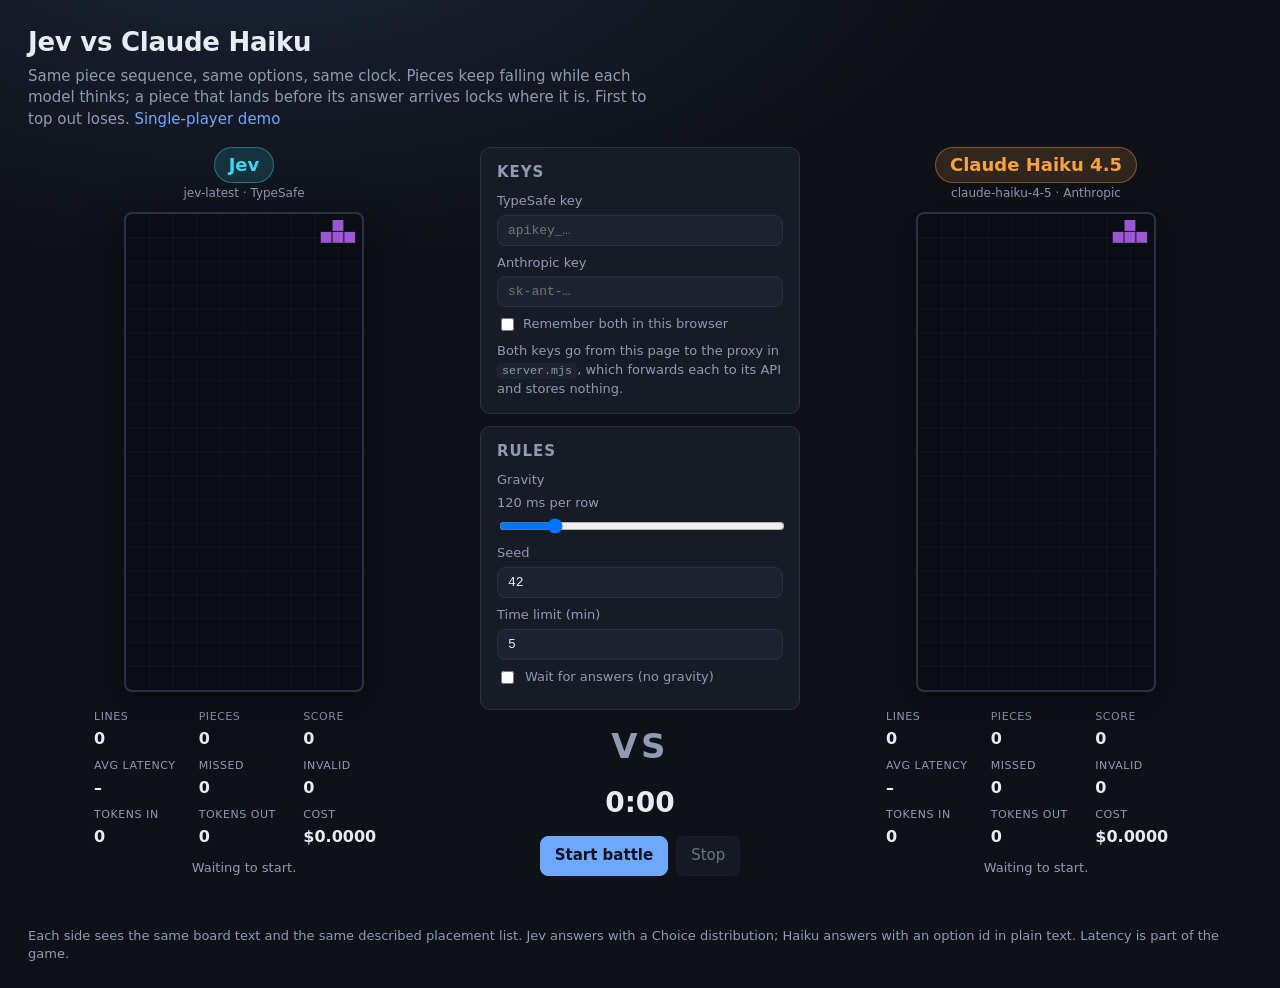
==== public/battle.html @ a2c69216 "Add real-time battle mode: Jev vs Claude Haiku Two players share one seeded piece sequence and one c" ====
<!doctype html>
<html lang="en">
<head>
  <meta charset="utf-8" />
  <meta name="viewport" content="width=device-width, initial-scale=1" />
  <title>Jev vs Claude Haiku</title>
  <meta name="description" content="Two models play the same Tetris piece sequence in real time. First to top out loses." />
  <link rel="icon" href="data:image/svg+xml,<svg xmlns='http://www.w3.org/2000/svg' viewBox='0 0 16 16'><rect x='1' y='1' width='6' height='14' fill='%233fd6f0'/><rect x='9' y='1' width='6' height='14' fill='%23f4a340'/></svg>" />
  <link rel="stylesheet" href="style.css" />
  <link rel="stylesheet" href="battle.css" />
</head>
<body>
  <header class="top">
    <div>
      <h1>Jev vs Claude Haiku</h1>
      <p class="sub">
        Same piece sequence, same options, same clock. Pieces keep falling while each model thinks;
        a piece that lands before its answer arrives locks where it is. First to top out loses.
        <a href="./">Single-player demo</a>
      </p>
    </div>
  </header>

  <main class="arena">
    <section class="player" id="left">
      <div class="player-head">
        <span class="badge jev">Jev</span>
        <span class="model muted">jev-latest · TypeSafe</span>
      </div>
      <div class="board-wrap">
        <canvas class="board" id="boardL" width="240" height="480" aria-label="Jev's board"></canvas>
        <div class="overlay hidden" id="overlayL"></div>
      </div>
      <div class="pstats" id="statsL"></div>
      <div class="pmove muted" id="moveL">Waiting to start.</div>
    </section>

    <section class="center">
      <div class="card">
        <h2>Keys</h2>
        <label class="field">TypeSafe key <input id="jevKey" type="password" placeholder="apikey_…" autocomplete="off" spellcheck="false" /></label>
        <label class="field">Anthropic key <input id="haikuKey" type="password" placeholder="sk-ant-…" autocomplete="off" spellcheck="false" /></label>
        <label class="remember"><input id="remember" type="checkbox" /> Remember both in this browser</label>
        <p class="hint">Both keys go from this page to the proxy in <code>server.mjs</code>, which forwards each to its API and stores nothing.</p>
      </div>
      <div class="card">
        <h2>Rules</h2>
        <label class="field">Gravity <span class="muted" id="gravityLabel"></span><input id="gravity" type="range" min="60" max="400" step="10" value="120" /></label>
        <label class="field">Seed <input id="seed" type="number" value="42" /></label>
        <label class="field">Time limit (min) <input id="limit" type="number" min="1" max="30" value="5" /></label>
        <label class="field check"><input id="lockstep" type="checkbox" /> Wait for answers (no gravity)</label>
      </div>
      <div class="vs">VS</div>
      <div class="clock" id="clock">0:00</div>
      <div class="controls center-controls">
        <button id="start" class="primary">Start battle</button>
        <button id="stop" disabled>Stop</button>
      </div>
      <div id="result" class="result hidden"></div>
      <div id="error" class="error hidden" role="alert"></div>
    </section>

    <section class="player" id="right">
      <div class="player-head">
        <span class="badge haiku">Claude Haiku 4.5</span>
        <span class="model muted">claude-haiku-4-5 · Anthropic</span>
      </div>
      <div class="board-wrap">
        <canvas class="board" id="boardR" width="240" height="480" aria-label="Claude Haiku's board"></canvas>
        <div class="overlay hidden" id="overlayR"></div>
      </div>
      <div class="pstats" id="statsR"></div>
      <div class="pmove muted" id="moveR">Waiting to start.</div>
    </section>
  </main>

  <footer class="foot">
    Each side sees the same board text and the same described placement list. Jev answers with a Choice
    distribution; Haiku answers with an option id in plain text. Latency is part of the game.
  </footer>

  <script type="module" src="battle.js"></script>
</body>
</html>
---- public/style.css ----
:root {
  --bg: #0e1118;
  --panel: #161b26;
  --panel-2: #1d2330;
  --border: #2a3242;
  --text: #e7ecf5;
  --muted: #8f9bb3;
  --accent: #6ea8ff;
  --accent-2: #3fd6f0;
  --good: #5fe38a;
  --warn: #f5d547;
  --bad: #f26b6b;
  --radius: 10px;
  --mono: ui-monospace, SFMono-Regular, Menlo, Consolas, monospace;
}

* { box-sizing: border-box; }

html, body { margin: 0; padding: 0; }

body {
  background: radial-gradient(1200px 600px at 20% -10%, #1b2436 0%, var(--bg) 60%);
  color: var(--text);
  font: 15px/1.45 system-ui, -apple-system, "Segoe UI", Roboto, sans-serif;
  min-height: 100vh;
}

a { color: var(--accent); text-decoration: none; }
a:hover { text-decoration: underline; }
code { font-family: var(--mono); font-size: 0.9em; background: var(--panel-2); padding: 1px 5px; border-radius: 4px; }

.top {
  display: flex;
  justify-content: space-between;
  align-items: flex-start;
  gap: 24px;
  padding: 24px 28px 8px;
  flex-wrap: wrap;
}
.top h1 { margin: 0 0 4px; font-size: 26px; letter-spacing: -0.01em; }
.sub { margin: 0; color: var(--muted); max-width: 640px; }

.mode { display: flex; gap: 14px; background: var(--panel); border: 1px solid var(--border); border-radius: var(--radius); padding: 10px 14px; }
.mode label { display: flex; align-items: center; gap: 6px; cursor: pointer; white-space: nowrap; }

.layout {
  display: grid;
  grid-template-columns: 340px minmax(0, 1fr);
  gap: 24px;
  padding: 16px 28px 28px;
  align-items: start;
}

.board-col { display: flex; flex-direction: column; gap: 12px; align-items: center; position: sticky; top: 16px; }
.board-wrap { position: relative; }
canvas#board {
  width: 300px;
  height: 600px;
  background: #0a0d14;
  border: 2px solid var(--border);
  border-radius: 8px;
  box-shadow: 0 10px 40px rgba(0, 0, 0, 0.45);
  image-rendering: pixelated;
}
.overlay {
  position: absolute; inset: 0;
  display: flex; align-items: center; justify-content: center; text-align: center;
  background: rgba(10, 13, 20, 0.78);
  border-radius: 8px;
  font-size: 22px; font-weight: 700;
  padding: 20px;
}
.hidden { display: none !important; }

.status-row { min-height: 22px; width: 300px; }
.status { color: var(--muted); font-size: 14px; }
.status.thinking { color: var(--accent-2); }
.status.error { color: var(--bad); }

.controls { display: flex; gap: 8px; align-items: center; width: 300px; flex-wrap: wrap; }
button {
  background: var(--panel-2);
  color: var(--text);
  border: 1px solid var(--border);
  border-radius: 8px;
  padding: 8px 14px;
  font: inherit;
  cursor: pointer;
}
button:hover:not(:disabled) { border-color: var(--accent); }
button:disabled { opacity: 0.45; cursor: not-allowed; }
button.primary { background: var(--accent); border-color: var(--accent); color: #0b1220; font-weight: 600; }
.speed { display: flex; align-items: center; gap: 8px; color: var(--muted); font-size: 13px; margin-left: auto; }
.speed input { width: 90px; }

.side-col { display: flex; flex-direction: column; gap: 14px; min-width: 0; }
.card {
  background: var(--panel);
  border: 1px solid var(--border);
  border-radius: var(--radius);
  padding: 14px 16px;
}
.card h2 { margin: 0 0 10px; font-size: 15px; text-transform: uppercase; letter-spacing: 0.06em; color: var(--muted); }

.key-row { display: flex; gap: 8px; }
.key-row input {
  flex: 1;
  background: var(--panel-2);
  border: 1px solid var(--border);
  border-radius: 8px;
  color: var(--text);
  padding: 8px 10px;
  font-family: var(--mono);
  font-size: 13px;
  min-width: 0;
}
.key-row input:focus { outline: none; border-color: var(--accent); }
.remember { display: flex; gap: 6px; align-items: center; margin-top: 8px; color: var(--muted); font-size: 13px; }
.hint { color: var(--muted); font-size: 13px; margin: 8px 0 0; }
.key-status { font-size: 13px; margin-top: 6px; min-height: 18px; }
.key-status.ok { color: var(--good); }
.key-status.bad { color: var(--bad); }

.stats { display: grid; grid-template-columns: repeat(5, 1fr); gap: 10px; }
.stat { display: flex; flex-direction: column; gap: 2px; }
.stat .label { color: var(--muted); font-size: 11px; text-transform: uppercase; letter-spacing: 0.05em; }
.stat span:not(.label) { font-size: 18px; font-weight: 600; font-variant-numeric: tabular-nums; }
canvas#next { background: #0a0d14; border: 1px solid var(--border); border-radius: 6px; width: 80px; height: 50px; }

.muted { color: var(--muted); }
#chosen { margin: 0 0 10px; }
#readsNote { margin: 0 0 10px; font-size: 13px; }
#chosen strong { color: var(--text); }
.desc { display: flex; flex-wrap: wrap; gap: 6px; margin-top: 6px; }
.desc span { background: var(--panel-2); border-radius: 6px; padding: 2px 8px; font-size: 12px; color: var(--muted); }
.desc span b { color: var(--text); font-weight: 500; }

.bar-list { display: flex; flex-direction: column; gap: 6px; }
.bar-row { display: grid; grid-template-columns: 240px 1fr 52px; gap: 10px; align-items: center; font-size: 13px; }
.bar-row .name { color: var(--muted); white-space: nowrap; overflow: hidden; text-overflow: ellipsis; }
.bar-row.chosen .name { color: var(--text); font-weight: 600; }
.bar { position: relative; height: 12px; background: var(--panel-2); border-radius: 6px; overflow: hidden; }
.bar-fill { height: 100%; background: var(--accent); border-radius: 6px; transition: width 0.25s ease; }
.bar-fill.noul { background: var(--good); }
.bar-value { font-variant-numeric: tabular-nums; color: var(--muted); text-align: right; }
.bar .bar-value { position: absolute; right: 6px; top: -3px; font-size: 11px; }

.read { margin-bottom: 12px; }
.read:last-child { margin-bottom: 0; }
.read-label { font-size: 13px; color: var(--muted); margin-bottom: 6px; }
.gauge { height: 14px; background: linear-gradient(90deg, var(--good), var(--warn), var(--bad)); border-radius: 7px; position: relative; }
.gauge-fill {
  position: absolute; top: -3px; width: 4px; height: 20px; background: #fff; border-radius: 2px;
  left: 0; transition: left 0.3s ease; box-shadow: 0 0 0 2px rgba(0,0,0,0.4);
}
.gauge-legend { display: grid; grid-template-columns: repeat(4, 1fr); gap: 4px; font-size: 11px; color: var(--muted); margin-top: 6px; }

details.card summary { cursor: pointer; color: var(--muted); font-size: 13px; text-transform: uppercase; letter-spacing: 0.06em; }
.inspector-grid { display: grid; grid-template-columns: 1fr 1fr; gap: 12px; margin-top: 10px; }
pre {
  margin: 0;
  background: #0a0d14;
  border: 1px solid var(--border);
  border-radius: 8px;
  padding: 10px;
  font-family: var(--mono);
  font-size: 11px;
  line-height: 1.4;
  max-height: 360px;
  overflow: auto;
  white-space: pre;
}

.error {
  background: rgba(242, 107, 107, 0.12);
  border: 1px solid var(--bad);
  color: #ffb3b3;
  border-radius: var(--radius);
  padding: 10px 14px;
  font-size: 14px;
}

.foot { padding: 8px 28px 24px; color: var(--muted); font-size: 13px; }

@media (max-width: 900px) {
  .layout { grid-template-columns: 1fr; }
  .board-col { position: static; }
  .stats { grid-template-columns: repeat(3, 1fr); }
  .inspector-grid { grid-template-columns: 1fr; }
  .bar-row { grid-template-columns: 150px 1fr 48px; }
}
---- public/battle.css ----
.arena {
  display: grid;
  grid-template-columns: 1fr 320px 1fr;
  gap: 20px;
  padding: 8px 28px 24px;
  align-items: start;
}
.player { display: flex; flex-direction: column; align-items: center; gap: 10px; }
.player-head { display: flex; flex-direction: column; align-items: center; gap: 2px; }
.badge { font-weight: 700; font-size: 18px; padding: 4px 14px; border-radius: 999px; }
.badge.jev { background: rgba(63, 214, 240, 0.15); color: var(--accent-2); border: 1px solid rgba(63, 214, 240, 0.4); }
.badge.haiku { background: rgba(244, 163, 64, 0.15); color: #f4a340; border: 1px solid rgba(244, 163, 64, 0.4); }
.model { font-size: 12px; }
canvas.board {
  width: 240px;
  height: 480px;
  background: #0a0d14;
  border: 2px solid var(--border);
  border-radius: 8px;
  box-shadow: 0 10px 40px rgba(0, 0, 0, 0.45);
}
.player .overlay { font-size: 20px; }
.player.winner canvas.board { border-color: var(--good); box-shadow: 0 0 0 3px rgba(95, 227, 138, 0.35), 0 10px 40px rgba(0, 0, 0, 0.45); }
.player.loser canvas.board { border-color: var(--bad); }

.pstats { display: grid; grid-template-columns: repeat(3, 1fr); gap: 8px 14px; width: 300px; }
.pstats .stat span:not(.label) { font-size: 16px; }
.pmove { width: 300px; font-size: 13px; min-height: 36px; text-align: center; }

.center { display: flex; flex-direction: column; gap: 12px; }
.center .card h2 { margin-bottom: 8px; }
.field { display: flex; flex-direction: column; gap: 4px; font-size: 13px; color: var(--muted); margin-bottom: 8px; }
.field input[type="password"], .field input[type="number"] {
  background: var(--panel-2); border: 1px solid var(--border); border-radius: 8px; color: var(--text);
  padding: 7px 10px; font-family: var(--mono); font-size: 13px; width: 100%;
}
.field input:focus { outline: none; border-color: var(--accent); }
.field.check { flex-direction: row; align-items: center; gap: 8px; }
.field input[type="range"] { width: 100%; }
.center .remember { margin-top: 0; }
.vs { text-align: center; font-size: 34px; font-weight: 800; letter-spacing: 0.1em; color: var(--muted); }
.clock { text-align: center; font-size: 28px; font-variant-numeric: tabular-nums; font-weight: 600; }
.center-controls { width: auto; justify-content: center; }
.result {
  background: var(--panel); border: 1px solid var(--good); border-radius: var(--radius);
  padding: 12px 14px; text-align: center; font-weight: 600; line-height: 1.5;
}
.result small { display: block; color: var(--muted); font-weight: 400; font-size: 13px; }

@media (max-width: 1000px) {
  .arena { grid-template-columns: 1fr; }
  .center { order: -1; }
}
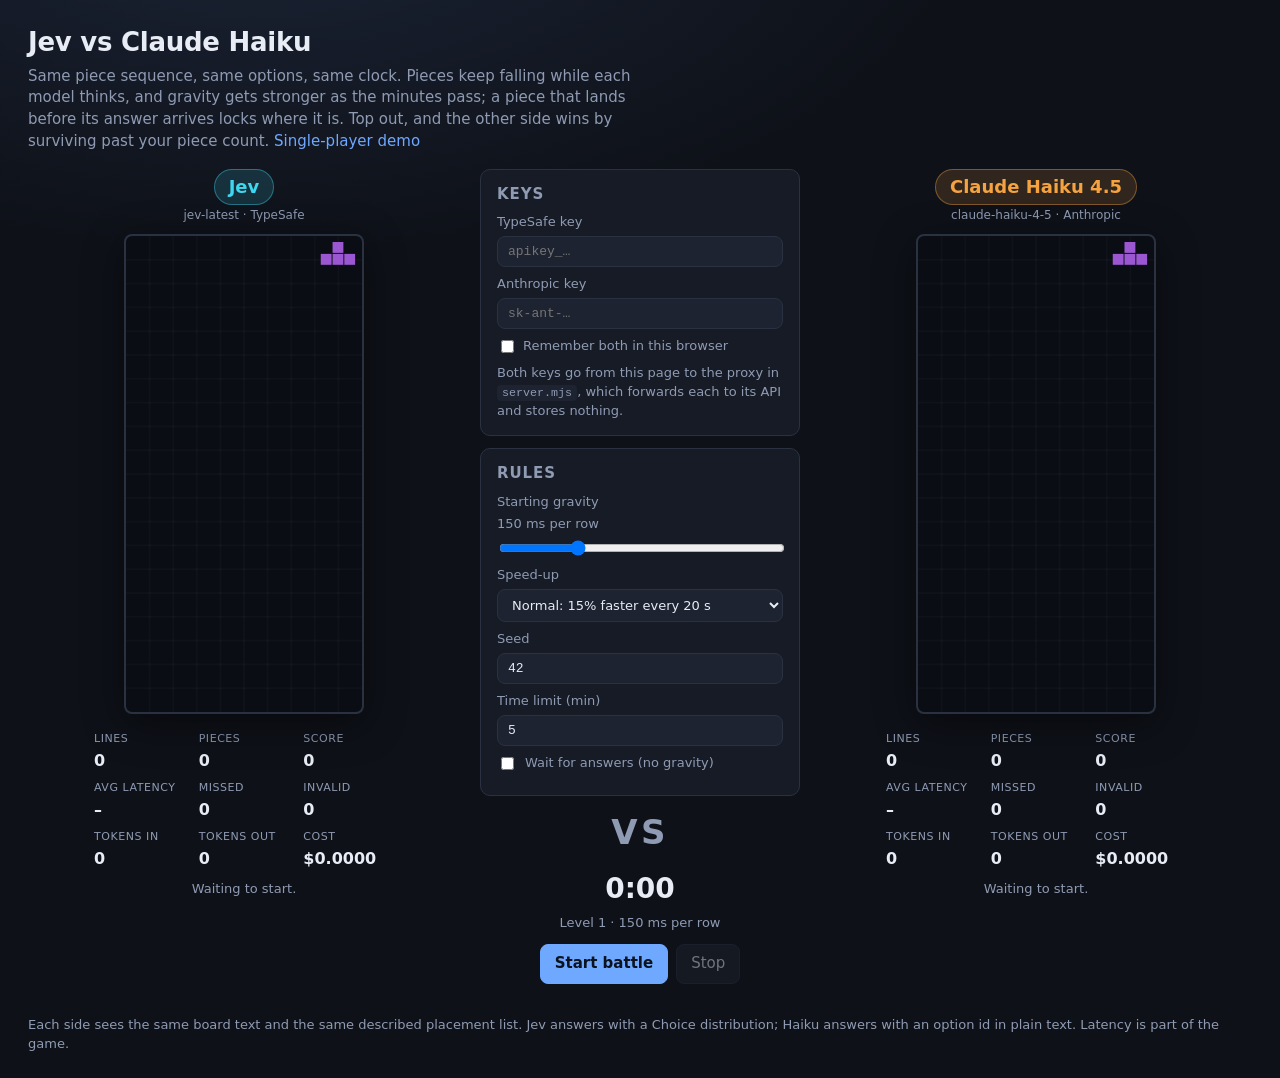
==== commit 5cac5fad: "Battle: gravity rises over time, survival judged by pieces Gravity now strengthens on a shared sched" ====
--- a/public/battle.html
+++ b/public/battle.html
@@ -14,8 +14,9 @@
     <div>
       <h1>Jev vs Claude Haiku</h1>
       <p class="sub">
-        Same piece sequence, same options, same clock. Pieces keep falling while each model thinks;
-        a piece that lands before its answer arrives locks where it is. First to top out loses.
+        Same piece sequence, same options, same clock. Pieces keep falling while each model thinks,
+        and gravity gets stronger as the minutes pass; a piece that lands before its answer arrives
+        locks where it is. Top out, and the other side wins by surviving past your piece count.
         <a href="./">Single-player demo</a>
       </p>
     </div>
@@ -45,13 +46,22 @@
       </div>
       <div class="card">
         <h2>Rules</h2>
-        <label class="field">Gravity <span class="muted" id="gravityLabel"></span><input id="gravity" type="range" min="60" max="400" step="10" value="120" /></label>
+        <label class="field">Starting gravity <span class="muted" id="gravityLabel"></span><input id="gravity" type="range" min="60" max="400" step="10" value="150" /></label>
+        <label class="field">Speed-up
+          <select id="speedup">
+            <option value="none">None: constant gravity</option>
+            <option value="gentle">Gentle: 10% faster every 30 s</option>
+            <option value="normal" selected>Normal: 15% faster every 20 s</option>
+            <option value="brutal">Brutal: 20% faster every 10 s</option>
+          </select>
+        </label>
         <label class="field">Seed <input id="seed" type="number" value="42" /></label>
         <label class="field">Time limit (min) <input id="limit" type="number" min="1" max="30" value="5" /></label>
         <label class="field check"><input id="lockstep" type="checkbox" /> Wait for answers (no gravity)</label>
       </div>
       <div class="vs">VS</div>
       <div class="clock" id="clock">0:00</div>
+      <div class="level muted" id="level">Level 1 · 150 ms per row</div>
       <div class="controls center-controls">
         <button id="start" class="primary">Start battle</button>
         <button id="stop" disabled>Stop</button>
--- a/public/battle.css
+++ b/public/battle.css
@@ -40,6 +40,12 @@
 .center .remember { margin-top: 0; }
 .vs { text-align: center; font-size: 34px; font-weight: 800; letter-spacing: 0.1em; color: var(--muted); }
 .clock { text-align: center; font-size: 28px; font-variant-numeric: tabular-nums; font-weight: 600; }
+.level { text-align: center; font-size: 13px; font-variant-numeric: tabular-nums; margin-top: -8px; }
+.level.hot { color: var(--warn); }
+.field select {
+  background: var(--panel-2); border: 1px solid var(--border); border-radius: 8px; color: var(--text);
+  padding: 7px 10px; font: inherit; font-size: 13px; width: 100%;
+}
 .center-controls { width: auto; justify-content: center; }
 .result {
   background: var(--panel); border: 1px solid var(--good); border-radius: var(--radius);
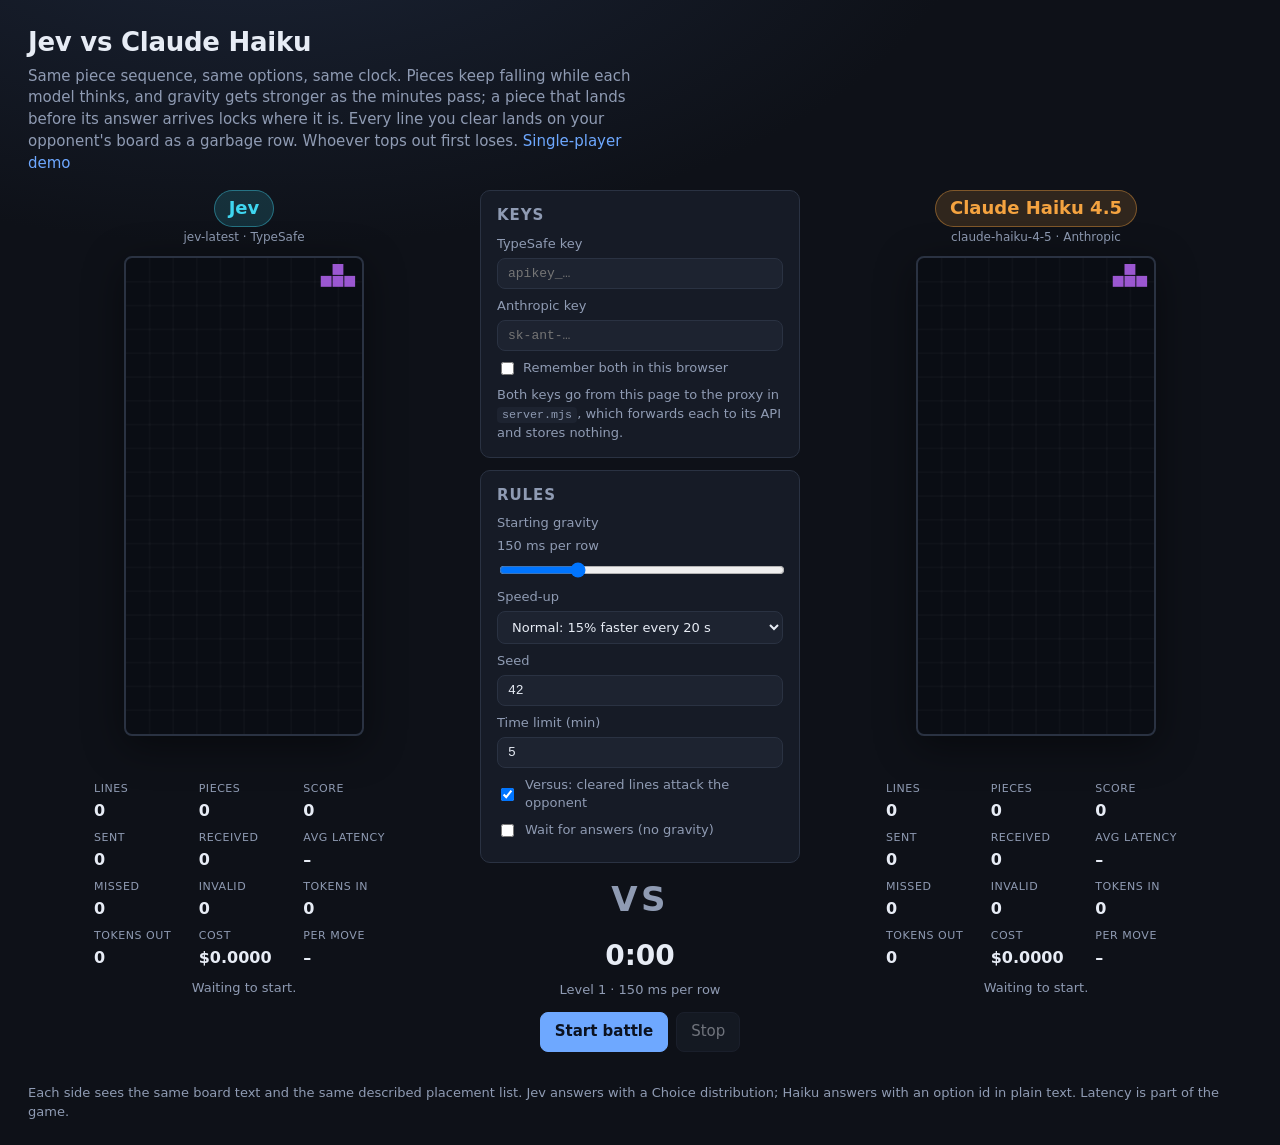
==== commit c7fd92b2: "Battle: versus mode with garbage attacks Every cleared line becomes a garbage row (full except one g" ====
--- a/public/battle.html
+++ b/public/battle.html
@@ -16,7 +16,8 @@
       <p class="sub">
         Same piece sequence, same options, same clock. Pieces keep falling while each model thinks,
         and gravity gets stronger as the minutes pass; a piece that lands before its answer arrives
-        locks where it is. Top out, and the other side wins by surviving past your piece count.
+        locks where it is. Every line you clear lands on your opponent's board as a garbage row.
+        Whoever tops out first loses.
         <a href="./">Single-player demo</a>
       </p>
     </div>
@@ -32,19 +33,21 @@
         <canvas class="board" id="boardL" width="240" height="480" aria-label="Jev's board"></canvas>
         <div class="overlay hidden" id="overlayL"></div>
       </div>
+      <div class="incoming" id="incomingL"></div>
       <div class="pstats" id="statsL"></div>
       <div class="pmove muted" id="moveL">Waiting to start.</div>
     </section>
 
     <section class="center">
-      <div class="card">
+      <div class="present-title">Real-time Tetris</div>
+      <div class="card" id="setup-card">
         <h2>Keys</h2>
         <label class="field">TypeSafe key <input id="jevKey" type="password" placeholder="apikey_…" autocomplete="off" spellcheck="false" /></label>
         <label class="field">Anthropic key <input id="haikuKey" type="password" placeholder="sk-ant-…" autocomplete="off" spellcheck="false" /></label>
         <label class="remember"><input id="remember" type="checkbox" /> Remember both in this browser</label>
         <p class="hint">Both keys go from this page to the proxy in <code>server.mjs</code>, which forwards each to its API and stores nothing.</p>
       </div>
-      <div class="card">
+      <div class="card" id="rules-card">
         <h2>Rules</h2>
         <label class="field">Starting gravity <span class="muted" id="gravityLabel"></span><input id="gravity" type="range" min="60" max="400" step="10" value="150" /></label>
         <label class="field">Speed-up
@@ -57,11 +60,13 @@
         </label>
         <label class="field">Seed <input id="seed" type="number" value="42" /></label>
         <label class="field">Time limit (min) <input id="limit" type="number" min="1" max="30" value="5" /></label>
+        <label class="field check"><input id="garbage" type="checkbox" checked /> Versus: cleared lines attack the opponent</label>
         <label class="field check"><input id="lockstep" type="checkbox" /> Wait for answers (no gravity)</label>
       </div>
       <div class="vs">VS</div>
       <div class="clock" id="clock">0:00</div>
       <div class="level muted" id="level">Level 1 · 150 ms per row</div>
+      <div class="match-info" id="matchInfo"></div>
       <div class="controls center-controls">
         <button id="start" class="primary">Start battle</button>
         <button id="stop" disabled>Stop</button>
@@ -79,6 +84,7 @@
         <canvas class="board" id="boardR" width="240" height="480" aria-label="Claude Haiku's board"></canvas>
         <div class="overlay hidden" id="overlayR"></div>
       </div>
+      <div class="incoming" id="incomingR"></div>
       <div class="pstats" id="statsR"></div>
       <div class="pmove muted" id="moveR">Waiting to start.</div>
     </section>
--- a/public/battle.css
+++ b/public/battle.css
@@ -23,6 +23,8 @@
 .player.winner canvas.board { border-color: var(--good); box-shadow: 0 0 0 3px rgba(95, 227, 138, 0.35), 0 10px 40px rgba(0, 0, 0, 0.45); }
 .player.loser canvas.board { border-color: var(--bad); }
 
+.incoming { min-height: 18px; font-size: 12px; color: var(--bad); font-weight: 600; text-align: center; }
+.player.hit canvas.board { border-color: var(--bad); box-shadow: 0 0 0 3px rgba(242, 107, 107, 0.45), 0 10px 40px rgba(0, 0, 0, 0.45); }
 .pstats { display: grid; grid-template-columns: repeat(3, 1fr); gap: 8px 14px; width: 300px; }
 .pstats .stat span:not(.label) { font-size: 16px; }
 .pmove { width: 300px; font-size: 13px; min-height: 36px; text-align: center; }
@@ -52,8 +54,40 @@
   padding: 12px 14px; text-align: center; font-weight: 600; line-height: 1.5;
 }
 .result small { display: block; color: var(--muted); font-weight: 400; font-size: 13px; }
+.compare { width: 100%; border-collapse: collapse; margin-top: 8px; font-size: 12px; font-weight: 400; font-variant-numeric: tabular-nums; }
+.compare th, .compare td { padding: 2px 4px; text-align: right; white-space: nowrap; }
+.compare th:first-child { text-align: left; color: var(--muted); font-weight: 400; }
+.compare thead th { color: var(--text); font-weight: 600; border-bottom: 1px solid var(--border); padding-bottom: 4px; }
+.compare tbody tr:nth-child(even) { background: rgba(255,255,255,0.03); }
 
 @media (max-width: 1000px) {
   .arena { grid-template-columns: 1fr; }
   .center { order: -1; }
 }
+
+/* ---- Presentation mode (?present): boards, clock, result. Nothing else. ---- */
+body.present { background: #0b0e15; min-height: 0; overflow: hidden; }
+body.present .top, body.present .foot, body.present #setup-card, body.present #rules-card, body.present .pmove { display: none; }
+body.present .arena { grid-template-columns: 300px 260px 300px; justify-content: center; gap: 28px; padding: 14px 24px 12px; }
+body.present .center { gap: 10px; padding-top: 44px; }
+body.present .present-title { display: block; text-align: center; font-size: 13px; letter-spacing: 0.12em; text-transform: uppercase; color: var(--muted); }
+.present-title { display: none; }
+body.present .vs { font-size: 40px; }
+body.present .clock { font-size: 34px; }
+body.present .level { margin-top: -6px; }
+body.present .match-info { display: block; }
+.match-info { display: none; text-align: center; font-size: 12px; color: var(--muted); line-height: 1.5; }
+body.present .center-controls { justify-content: center; margin-top: 6px; }
+body.present.running .center-controls, body.present.played .center-controls { display: none; }
+body.present .result { font-size: 14px; padding: 8px 10px; }
+body.present .result small { font-size: 11px; }
+body.present .compare { font-size: 11px; }
+body.present .compare th, body.present .compare td { padding: 1px 3px; }
+body.present .pstats { grid-template-columns: repeat(4, 1fr); gap: 3px 8px; }
+body.present .pstats .stat { gap: 0; }
+body.present .pstats .stat .label { font-size: 10px; }
+body.present .pstats .stat span:not(.label) { font-size: 14px; }
+body.present .badge { font-size: 17px; }
+body.present .player { gap: 6px; }
+body.present .incoming { min-height: 16px; font-size: 12px; }
+body.present .error { font-size: 12px; }
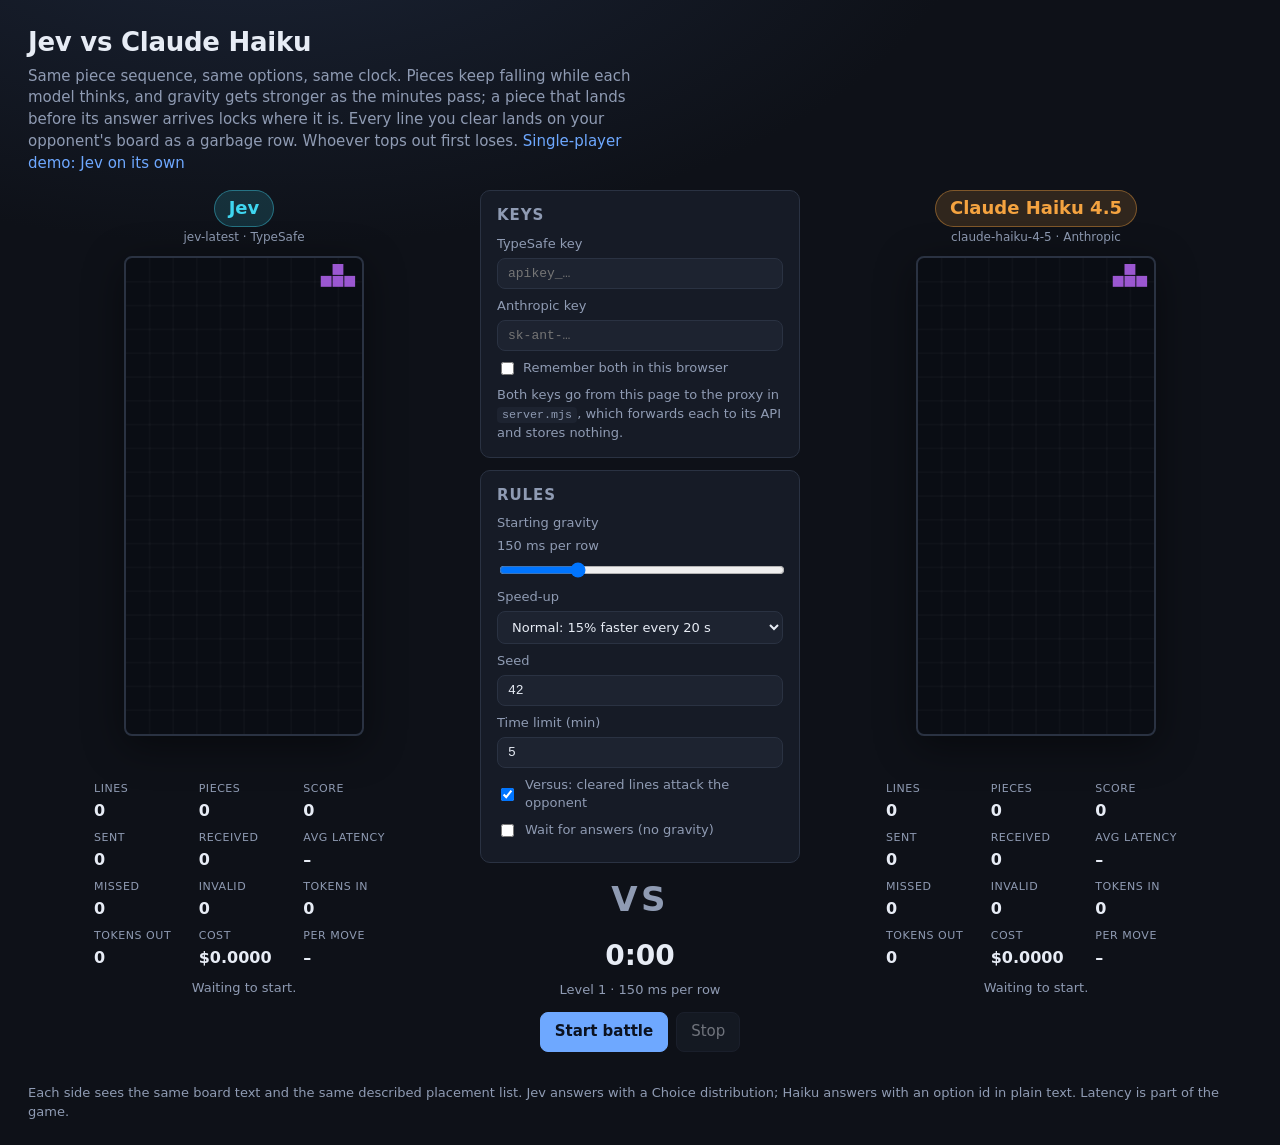
==== commit 0e91d30b: "Battle is the front page; single player moves to solo.html battle.html redirects to the front page s" ====
--- a/public/battle.html
+++ b/public/battle.html
@@ -2,99 +2,9 @@
 <html lang="en">
 <head>
   <meta charset="utf-8" />
-  <meta name="viewport" content="width=device-width, initial-scale=1" />
   <title>Jev vs Claude Haiku</title>
-  <meta name="description" content="Two models play the same Tetris piece sequence in real time. First to top out loses." />
-  <link rel="icon" href="data:image/svg+xml,<svg xmlns='http://www.w3.org/2000/svg' viewBox='0 0 16 16'><rect x='1' y='1' width='6' height='14' fill='%233fd6f0'/><rect x='9' y='1' width='6' height='14' fill='%23f4a340'/></svg>" />
-  <link rel="stylesheet" href="style.css" />
-  <link rel="stylesheet" href="battle.css" />
+  <meta http-equiv="refresh" content="0; url=./" />
+  <script>location.replace("./" + location.search);</script>
 </head>
-<body>
-  <header class="top">
-    <div>
-      <h1>Jev vs Claude Haiku</h1>
-      <p class="sub">
-        Same piece sequence, same options, same clock. Pieces keep falling while each model thinks,
-        and gravity gets stronger as the minutes pass; a piece that lands before its answer arrives
-        locks where it is. Every line you clear lands on your opponent's board as a garbage row.
-        Whoever tops out first loses.
-        <a href="./">Single-player demo</a>
-      </p>
-    </div>
-  </header>
-
-  <main class="arena">
-    <section class="player" id="left">
-      <div class="player-head">
-        <span class="badge jev">Jev</span>
-        <span class="model muted">jev-latest · TypeSafe</span>
-      </div>
-      <div class="board-wrap">
-        <canvas class="board" id="boardL" width="240" height="480" aria-label="Jev's board"></canvas>
-        <div class="overlay hidden" id="overlayL"></div>
-      </div>
-      <div class="incoming" id="incomingL"></div>
-      <div class="pstats" id="statsL"></div>
-      <div class="pmove muted" id="moveL">Waiting to start.</div>
-    </section>
-
-    <section class="center">
-      <div class="present-title">Real-time Tetris</div>
-      <div class="card" id="setup-card">
-        <h2>Keys</h2>
-        <label class="field">TypeSafe key <input id="jevKey" type="password" placeholder="apikey_…" autocomplete="off" spellcheck="false" /></label>
-        <label class="field">Anthropic key <input id="haikuKey" type="password" placeholder="sk-ant-…" autocomplete="off" spellcheck="false" /></label>
-        <label class="remember"><input id="remember" type="checkbox" /> Remember both in this browser</label>
-        <p class="hint">Both keys go from this page to the proxy in <code>server.mjs</code>, which forwards each to its API and stores nothing.</p>
-      </div>
-      <div class="card" id="rules-card">
-        <h2>Rules</h2>
-        <label class="field">Starting gravity <span class="muted" id="gravityLabel"></span><input id="gravity" type="range" min="60" max="400" step="10" value="150" /></label>
-        <label class="field">Speed-up
-          <select id="speedup">
-            <option value="none">None: constant gravity</option>
-            <option value="gentle">Gentle: 10% faster every 30 s</option>
-            <option value="normal" selected>Normal: 15% faster every 20 s</option>
-            <option value="brutal">Brutal: 20% faster every 10 s</option>
-          </select>
-        </label>
-        <label class="field">Seed <input id="seed" type="number" value="42" /></label>
-        <label class="field">Time limit (min) <input id="limit" type="number" min="1" max="30" value="5" /></label>
-        <label class="field check"><input id="garbage" type="checkbox" checked /> Versus: cleared lines attack the opponent</label>
-        <label class="field check"><input id="lockstep" type="checkbox" /> Wait for answers (no gravity)</label>
-      </div>
-      <div class="vs">VS</div>
-      <div class="clock" id="clock">0:00</div>
-      <div class="level muted" id="level">Level 1 · 150 ms per row</div>
-      <div class="match-info" id="matchInfo"></div>
-      <div class="controls center-controls">
-        <button id="start" class="primary">Start battle</button>
-        <button id="stop" disabled>Stop</button>
-      </div>
-      <div id="result" class="result hidden"></div>
-      <div id="error" class="error hidden" role="alert"></div>
-    </section>
-
-    <section class="player" id="right">
-      <div class="player-head">
-        <span class="badge haiku">Claude Haiku 4.5</span>
-        <span class="model muted">claude-haiku-4-5 · Anthropic</span>
-      </div>
-      <div class="board-wrap">
-        <canvas class="board" id="boardR" width="240" height="480" aria-label="Claude Haiku's board"></canvas>
-        <div class="overlay hidden" id="overlayR"></div>
-      </div>
-      <div class="incoming" id="incomingR"></div>
-      <div class="pstats" id="statsR"></div>
-      <div class="pmove muted" id="moveR">Waiting to start.</div>
-    </section>
-  </main>
-
-  <footer class="foot">
-    Each side sees the same board text and the same described placement list. Jev answers with a Choice
-    distribution; Haiku answers with an option id in plain text. Latency is part of the game.
-  </footer>
-
-  <script type="module" src="battle.js"></script>
-</body>
+<body>The battle moved to the front page: <a href="./">open it</a>.</body>
 </html>
